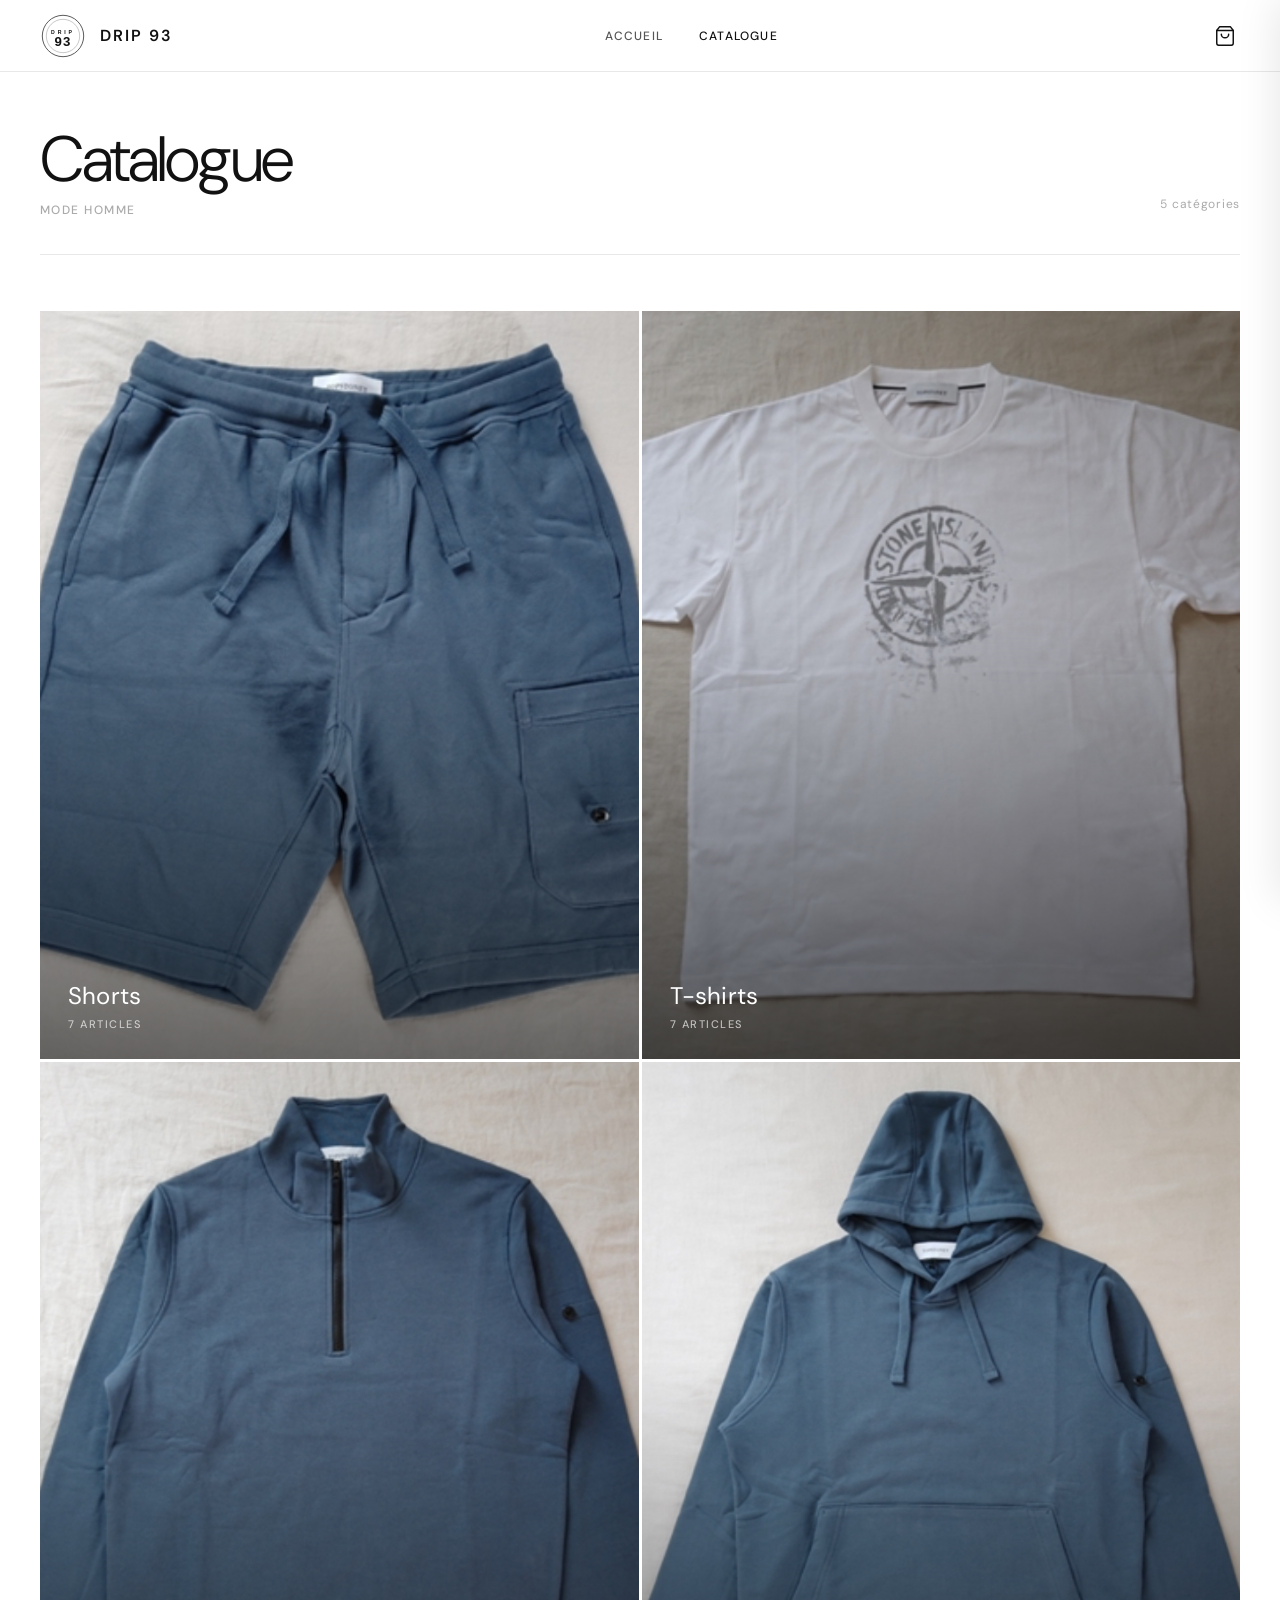
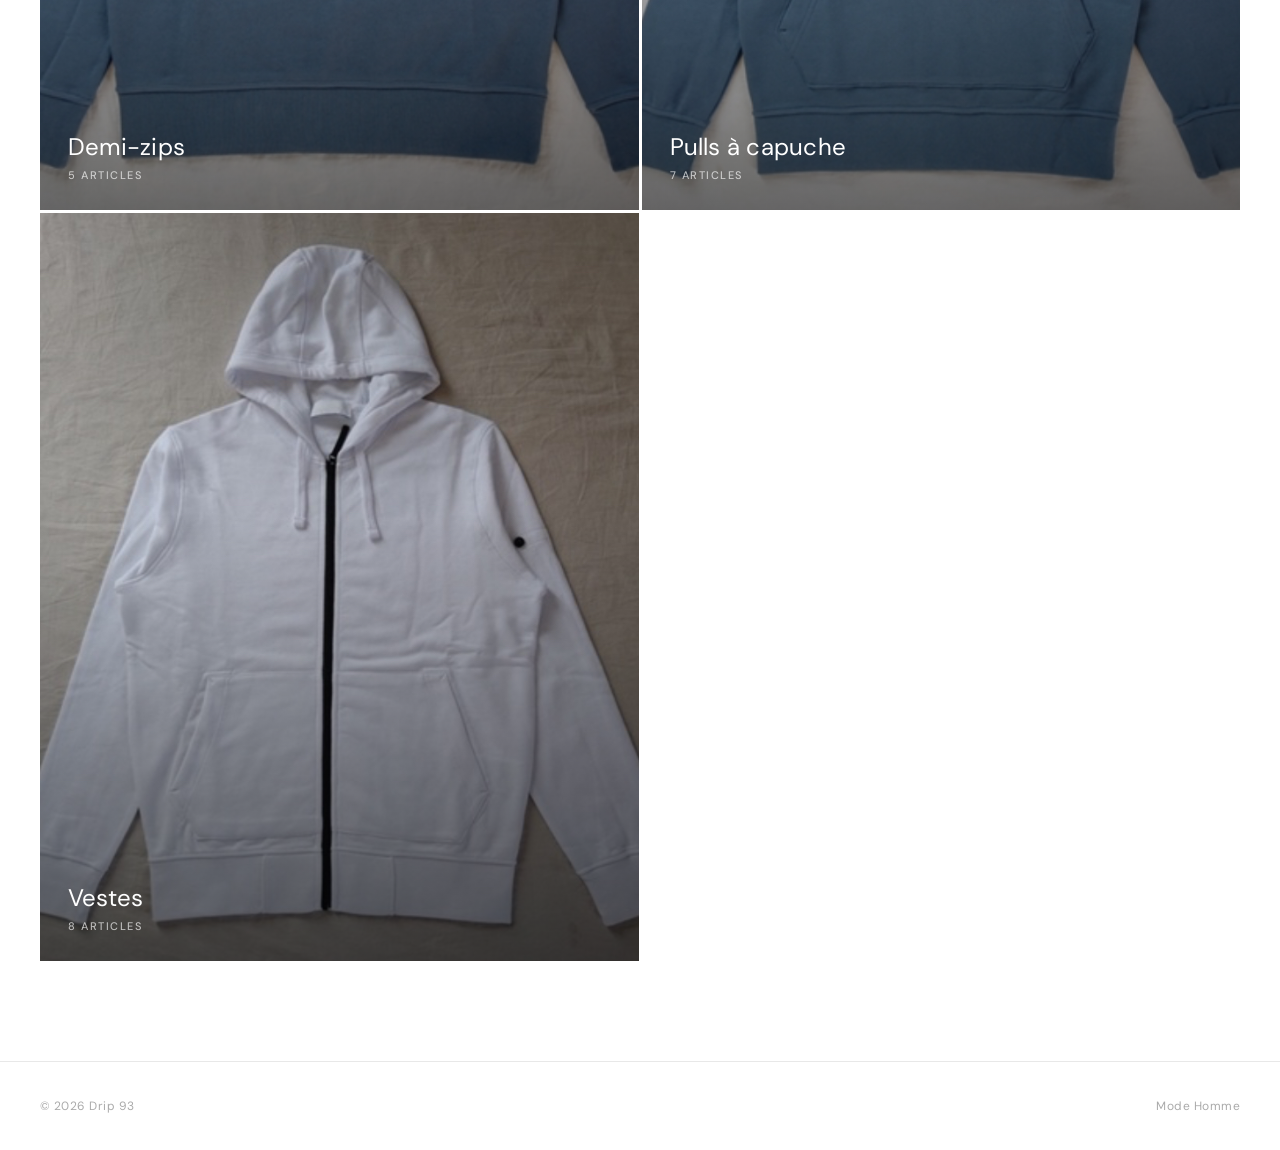
==== catalogue.html @ 82a5d547 "Initial commit - site drip93" ====
<!DOCTYPE html>
<html lang="fr">
<head>
  <meta charset="UTF-8" />
  <meta name="viewport" content="width=device-width, initial-scale=1.0" />
  <title>Catalogue — Drip 93</title>
  <link rel="stylesheet" href="style.css" />
</head>
<body>

  <header class="site-header">
    <div class="container">
      <a href="index.html" class="logo" aria-label="Drip 93 — Accueil">
        <svg class="logo-svg" viewBox="0 0 80 80" fill="none" xmlns="http://www.w3.org/2000/svg" aria-hidden="true">
          <circle cx="40" cy="40" r="36" stroke="currentColor" stroke-width="1.2"/>
          <circle cx="40" cy="40" r="29" stroke="currentColor" stroke-width="0.4"/>
          <text x="40" y="36" font-family="Arial, sans-serif" font-size="9" font-weight="700" fill="currentColor" text-anchor="middle" letter-spacing="5">DRIP</text>
          <text x="40" y="57" font-family="Arial Black, Arial, sans-serif" font-size="23" font-weight="900" fill="currentColor" text-anchor="middle" letter-spacing="2">93</text>
        </svg>
        <span class="logo-name">Drip 93</span>
      </a>
      <nav class="site-nav" aria-label="Navigation principale">
        <a href="index.html">Accueil</a>
        <a href="catalogue.html" class="active">Catalogue</a>
      </nav>
      <div class="header-right">
        <button class="cart-toggle" onclick="toggleCart()" aria-label="Ouvrir le panier">
          <svg viewBox="0 0 24 24" fill="none" stroke="currentColor" stroke-width="1.6" stroke-linecap="round" stroke-linejoin="round">
            <path d="M6 2 3 6v14a2 2 0 0 0 2 2h14a2 2 0 0 0 2-2V6l-3-4z"/>
            <line x1="3" y1="6" x2="21" y2="6"/>
            <path d="M16 10a4 4 0 0 1-8 0"/>
          </svg>
          <span class="cart-badge" id="cart-badge">0</span>
        </button>
        <button class="menu-toggle" aria-label="Ouvrir le menu" onclick="toggleMenu()">
          <span></span><span></span><span></span>
        </button>
      </div>
    </div>
  </header>

  <nav class="mobile-nav" id="mobileNav" aria-label="Navigation mobile">
    <a href="index.html" onclick="closeMenu()">Accueil</a>
    <a href="catalogue.html" onclick="closeMenu()">Catalogue</a>
  </nav>

  <main>
    <div class="container">
      <div class="page-header">
        <div class="page-header-left">
          <h1>Catalogue</h1>
          <p>Mode Homme</p>
        </div>
        <div class="page-header-right">5 catégories</div>
      </div>

      <div class="category-grid">

        <a href="shorts.html" class="category-card">
          <img src="images/IMG_2708.jpeg" alt="Vêtement" />
          <div class="category-card-overlay"></div>
          <div class="category-card-info">
            <h2>Shorts</h2>
            <span>7 articles</span>
          </div>
        </a>

        <a href="tshirts.html" class="category-card">
          <img src="images/IMG_2718.jpeg" alt="Vêtement" />
          <div class="category-card-overlay"></div>
          <div class="category-card-info">
            <h2>T-shirts</h2>
            <span>7 articles</span>
          </div>
        </a>

        <a href="demizips.html" class="category-card">
          <img src="images/IMG_2703.jpeg" alt="Vêtement" />
          <div class="category-card-overlay"></div>
          <div class="category-card-info">
            <h2>Demi-zips</h2>
            <span>5 articles</span>
          </div>
        </a>

        <a href="pulls.html" class="category-card">
          <img src="images/IMG_2699.jpeg" alt="Vêtement" />
          <div class="category-card-overlay"></div>
          <div class="category-card-info">
            <h2>Pulls à capuche</h2>
            <span>7 articles</span>
          </div>
        </a>

        <a href="vestes.html" class="category-card">
          <img src="images/IMG_2731.jpeg" alt="Vêtement" />
          <div class="category-card-overlay"></div>
          <div class="category-card-info">
            <h2>Vestes</h2>
            <span>8 articles</span>
          </div>
        </a>

      </div>
    </div>
  </main>

  <footer class="site-footer">
    <div class="container">
      <p>© 2026 Drip 93</p>
      <p>Mode Homme</p>
    </div>
  </footer>

  <script src="cart.js"></script>
  <script>
    function toggleMenu() { document.getElementById('mobileNav').classList.toggle('open'); }
    function closeMenu() { document.getElementById('mobileNav').classList.remove('open'); }
    document.addEventListener('click', function (e) {
      const nav    = document.getElementById('mobileNav');
      const toggle = document.querySelector('.menu-toggle');
      if (nav.classList.contains('open') && !nav.contains(e.target) && !toggle.contains(e.target)) nav.classList.remove('open');
    });
  </script>

</body>
</html>
---- style.css ----
@import url('https://fonts.googleapis.com/css2?family=DM+Sans:opsz,wght@9..40,300;9..40,400;9..40,500;9..40,600&display=swap');

/* ============================================================
   VARIABLES & RESET
   ============================================================ */
:root {
  --black:      #111111;
  --white:      #ffffff;
  --gray-100:   #f5f5f5;
  --gray-200:   #e8e8e8;
  --gray-400:   #aaaaaa;
  --gray-600:   #555555;
  --font:       'DM Sans', system-ui, sans-serif;
  --max-w:      1280px;
  --ease:       cubic-bezier(0.25, 0, 0.1, 1);
  --header-h:   72px;
}

*, *::before, *::after {
  box-sizing: border-box;
  margin: 0;
  padding: 0;
}

html {
  font-size: 16px;
  scroll-behavior: smooth;
}

body {
  font-family: var(--font);
  color: var(--black);
  background: var(--white);
  -webkit-font-smoothing: antialiased;
}

img {
  display: block;
  width: 100%;
  object-fit: cover;
}

a {
  text-decoration: none;
  color: inherit;
}

ul {
  list-style: none;
}


/* ============================================================
   LAYOUT
   ============================================================ */
.container {
  max-width: var(--max-w);
  margin: 0 auto;
  padding: 0 40px;
}


/* ============================================================
   HEADER
   ============================================================ */
.site-header {
  position: sticky;
  top: 0;
  z-index: 100;
  background: var(--white);
  border-bottom: 1px solid var(--gray-200);
  height: var(--header-h);
}

.site-header .container {
  height: 100%;
  display: flex;
  align-items: center;
  justify-content: space-between;
}

/* Logo */
.logo {
  display: flex;
  align-items: center;
  gap: 14px;
}

.logo-svg {
  width: 46px;
  height: 46px;
  flex-shrink: 0;
}

.logo-name {
  font-size: 16px;
  font-weight: 600;
  letter-spacing: 0.12em;
  text-transform: uppercase;
}

/* Nav */
.site-nav {
  display: flex;
  align-items: center;
  gap: 36px;
}

.site-nav a {
  font-size: 12px;
  font-weight: 500;
  letter-spacing: 0.1em;
  text-transform: uppercase;
  color: var(--gray-600);
  transition: color 0.2s;
}

.site-nav a:hover,
.site-nav a.active {
  color: var(--black);
}

/* Header right group (cart + hamburger) */
.header-right {
  display: flex;
  align-items: center;
  gap: 18px;
}

/* Mobile hamburger */
.menu-toggle {
  display: none;
  flex-direction: column;
  gap: 5px;
  cursor: pointer;
  padding: 4px;
  background: none;
  border: none;
}

.menu-toggle span {
  display: block;
  width: 24px;
  height: 1.5px;
  background: var(--black);
  transition: transform 0.3s, opacity 0.3s;
}

/* Mobile nav overlay */
.mobile-nav {
  display: none;
  position: fixed;
  inset: var(--header-h) 0 0 0;
  background: var(--white);
  z-index: 99;
  flex-direction: column;
  padding: 48px 40px;
  gap: 32px;
  border-top: 1px solid var(--gray-200);
}

.mobile-nav.open {
  display: flex;
}

.mobile-nav a {
  font-size: 24px;
  font-weight: 300;
  letter-spacing: -0.01em;
  color: var(--black);
  transition: opacity 0.2s;
}

.mobile-nav a:hover {
  opacity: 0.5;
}


/* ============================================================
   HERO — index.html
   ============================================================ */
.hero {
  min-height: calc(100vh - var(--header-h));
  display: flex;
  flex-direction: column;
  justify-content: center;
  padding: 80px 0;
}

.hero-eyebrow {
  font-size: 11px;
  font-weight: 500;
  letter-spacing: 0.2em;
  text-transform: uppercase;
  color: var(--gray-400);
  margin-bottom: 28px;
}

.hero-title {
  font-size: clamp(80px, 16vw, 180px);
  font-weight: 300;
  letter-spacing: -0.04em;
  line-height: 0.88;
  margin-bottom: 8px;
}

.hero-title .hero-number {
  display: block;
  font-weight: 700;
  font-size: 0.42em;
  letter-spacing: 0.04em;
  color: var(--gray-600);
}

.hero-desc {
  font-size: 15px;
  font-weight: 300;
  color: var(--gray-600);
  line-height: 1.7;
  max-width: 380px;
  margin: 36px 0 52px;
}

.hero-cta {
  display: inline-block;
  background: var(--black);
  color: var(--white);
  font-size: 12px;
  font-weight: 500;
  letter-spacing: 0.14em;
  text-transform: uppercase;
  padding: 18px 48px;
  transition: opacity 0.25s;
}

.hero-cta:hover {
  opacity: 0.72;
}

.hero-scroll-hint {
  margin-top: 80px;
  font-size: 11px;
  letter-spacing: 0.12em;
  text-transform: uppercase;
  color: var(--gray-400);
  display: flex;
  align-items: center;
  gap: 12px;
}

.hero-snap-link {
  color: var(--black);
  font-weight: 500;
  text-decoration: underline;
  text-underline-offset: 3px;
  transition: opacity 0.2s;
}

.hero-snap-link:hover {
  opacity: 0.55;
}

.hero-scroll-hint::after {
  content: '';
  display: block;
  width: 40px;
  height: 1px;
  background: var(--gray-400);
}


/* ============================================================
   PAGE HEADER — catalogue & category pages
   ============================================================ */
.page-header {
  padding: 56px 0 36px;
  border-bottom: 1px solid var(--gray-200);
  margin-bottom: 56px;
  display: flex;
  align-items: flex-end;
  justify-content: space-between;
  gap: 24px;
}

.page-header-left h1 {
  font-size: clamp(32px, 6vw, 64px);
  font-weight: 300;
  letter-spacing: -0.03em;
  line-height: 1;
}

.page-header-left p {
  font-size: 12px;
  font-weight: 500;
  letter-spacing: 0.12em;
  text-transform: uppercase;
  color: var(--gray-400);
  margin-top: 10px;
}

.page-header-right {
  font-size: 12px;
  color: var(--gray-400);
  letter-spacing: 0.06em;
  white-space: nowrap;
  padding-bottom: 6px;
}

/* Back link */
.back-link {
  display: inline-flex;
  align-items: center;
  gap: 8px;
  font-size: 12px;
  font-weight: 500;
  letter-spacing: 0.1em;
  text-transform: uppercase;
  color: var(--gray-600);
  padding: 16px 0;
  transition: color 0.2s;
}

.back-link::before {
  content: '←';
  font-size: 14px;
}

.back-link:hover {
  color: var(--black);
}


/* ============================================================
   CATEGORY GRID — catalogue.html
   ============================================================ */
.category-grid {
  display: grid;
  grid-template-columns: repeat(2, 1fr);
  gap: 3px;
  margin-bottom: 100px;
}

.category-card {
  position: relative;
  overflow: hidden;
  aspect-ratio: 4/5;
  background: var(--gray-100);
  cursor: pointer;
}

.category-card img {
  height: 100%;
  transition: transform 0.7s var(--ease);
}

.category-card:hover img {
  transform: scale(1.05);
}

.category-card-overlay {
  position: absolute;
  inset: 0;
  background: linear-gradient(
    to bottom,
    transparent 40%,
    rgba(0, 0, 0, 0.55) 100%
  );
  transition: background 0.4s;
}

.category-card:hover .category-card-overlay {
  background: linear-gradient(
    to bottom,
    transparent 20%,
    rgba(0, 0, 0, 0.65) 100%
  );
}

.category-card-info {
  position: absolute;
  bottom: 0;
  left: 0;
  right: 0;
  padding: 28px;
  color: var(--white);
}

.category-card-info h2 {
  font-size: 24px;
  font-weight: 400;
  letter-spacing: 0.01em;
  margin-bottom: 6px;
}

.category-card-info span {
  font-size: 11px;
  font-weight: 500;
  letter-spacing: 0.14em;
  text-transform: uppercase;
  opacity: 0.65;
  display: flex;
  align-items: center;
  gap: 8px;
}

.category-card-info span::after {
  content: '→';
  opacity: 0;
  transform: translateX(-6px);
  transition: opacity 0.3s, transform 0.3s;
}

.category-card:hover .category-card-info span::after {
  opacity: 1;
  transform: translateX(0);
}


/* ============================================================
   PRODUCT GRID — category pages
   ============================================================ */
.product-grid {
  display: grid;
  grid-template-columns: repeat(3, 1fr);
  gap: 40px 20px;
  margin-bottom: 100px;
}

.product-card {
  cursor: default;
}

.product-card-img {
  aspect-ratio: 1 / 1;
  overflow: hidden;
  background: var(--gray-100);
  margin-bottom: 14px;
}

.product-card-img img {
  height: 100%;
  transition: transform 0.6s var(--ease);
}

.product-card:hover .product-card-img img {
  transform: scale(1.05);
}

.product-card-brand {
  font-size: 10px;
  font-weight: 500;
  letter-spacing: 0.14em;
  text-transform: uppercase;
  color: var(--gray-400);
  margin-bottom: 5px;
}

.product-card-name {
  font-size: 14px;
  font-weight: 400;
  color: var(--black);
  line-height: 1.3;
}

/* Staggered fade-in animation */
@keyframes fadeUp {
  from {
    opacity: 0;
    transform: translateY(20px);
  }
  to {
    opacity: 1;
    transform: translateY(0);
  }
}

.product-card {
  animation: fadeUp 0.5s var(--ease) both;
}

.product-card:nth-child(1)  { animation-delay: 0.05s; }
.product-card:nth-child(2)  { animation-delay: 0.10s; }
.product-card:nth-child(3)  { animation-delay: 0.15s; }
.product-card:nth-child(4)  { animation-delay: 0.20s; }
.product-card:nth-child(5)  { animation-delay: 0.25s; }
.product-card:nth-child(6)  { animation-delay: 0.30s; }
.product-card:nth-child(7)  { animation-delay: 0.35s; }
.product-card:nth-child(8)  { animation-delay: 0.40s; }
.product-card:nth-child(9)  { animation-delay: 0.45s; }

.category-card {
  animation: fadeUp 0.5s var(--ease) both;
}
.category-card:nth-child(1) { animation-delay: 0.05s; }
.category-card:nth-child(2) { animation-delay: 0.12s; }
.category-card:nth-child(3) { animation-delay: 0.19s; }
.category-card:nth-child(4) { animation-delay: 0.26s; }


/* ============================================================
   FOOTER
   ============================================================ */
.site-footer {
  border-top: 1px solid var(--gray-200);
  padding: 36px 0;
}

.site-footer .container {
  display: flex;
  align-items: center;
  justify-content: space-between;
}

.site-footer p {
  font-size: 12px;
  color: var(--gray-400);
  letter-spacing: 0.04em;
}


/* ============================================================
   RESPONSIVE
   ============================================================ */
@media (max-width: 900px) {
  .product-grid {
    grid-template-columns: repeat(2, 1fr);
  }
}

@media (max-width: 768px) {
  .container {
    padding: 0 20px;
  }

  /* Header */
  .site-nav {
    display: none;
  }

  .menu-toggle {
    display: flex;
  }

  /* Hero */
  .hero {
    padding: 48px 0;
    min-height: calc(100svh - var(--header-h));
  }

  .hero-desc {
    margin: 24px 0 36px;
  }

  /* Page header */
  .page-header {
    flex-direction: column;
    align-items: flex-start;
    padding: 36px 0 24px;
    margin-bottom: 36px;
  }

  /* Category grid */
  .category-grid {
    grid-template-columns: 1fr;
  }

  /* Footer */
  .site-footer .container {
    flex-direction: column;
    gap: 8px;
    text-align: center;
  }
}

@media (max-width: 480px) {
  .product-grid {
    grid-template-columns: 1fr;
    gap: 32px 0;
  }
}


/* ============================================================
   LIGHTBOX
   ============================================================ */
#lightbox {
  display: none;
  position: fixed;
  inset: 0;
  z-index: 200;
  background: rgba(0, 0, 0, 0.92);
  align-items: center;
  justify-content: center;
  cursor: pointer;
}

#lightbox.active {
  display: flex;
}

#lightbox-img {
  max-width: 90vw;
  max-height: 90vh;
  width: auto;
  height: auto;
  object-fit: contain;
  border-radius: 2px;
  cursor: default;
}

#lightbox-close {
  position: absolute;
  top: 20px;
  right: 28px;
  background: none;
  border: none;
  color: var(--white);
  font-size: 36px;
  line-height: 1;
  cursor: pointer;
  opacity: 0.7;
  transition: opacity 0.2s;
}

#lightbox-close:hover {
  opacity: 1;
}

/* Curseur zoom sur les cartes produit */
.product-card-img {
  cursor: zoom-in;
}


/* ============================================================
   PRODUCT META — tailles & prix
   ============================================================ */
.product-card-meta {
  display: flex;
  align-items: center;
  justify-content: space-between;
  margin-top: 8px;
}

.product-card-price {
  font-size: 14px;
  font-weight: 600;
  color: var(--black);
}

.product-card-sizes {
  display: flex;
  gap: 4px;
}

.product-card-sizes span {
  font-size: 10px;
  font-weight: 500;
  letter-spacing: 0.06em;
  color: var(--gray-600);
  border: 1px solid var(--gray-200);
  padding: 2px 6px;
  border-radius: 2px;
  cursor: pointer;
  transition: background 0.15s, color 0.15s, border-color 0.15s;
}

.product-card-sizes span:hover {
  border-color: var(--black);
  color: var(--black);
}

.product-card-sizes span.selected {
  background: var(--black);
  color: var(--white);
  border-color: var(--black);
}

/* Shake when no size selected */
@keyframes shake {
  0%, 100% { transform: translateX(0); }
  20%       { transform: translateX(-5px); }
  40%       { transform: translateX(5px); }
  60%       { transform: translateX(-4px); }
  80%       { transform: translateX(3px); }
}

.product-card-sizes.shake {
  animation: shake 0.38s var(--ease);
}


/* ============================================================
   ADD TO CART BUTTON — product cards
   ============================================================ */
.add-to-cart-btn {
  display: block;
  width: 100%;
  margin-top: 12px;
  padding: 11px 16px;
  background: var(--black);
  color: var(--white);
  border: none;
  font-family: var(--font);
  font-size: 11px;
  font-weight: 500;
  letter-spacing: 0.12em;
  text-transform: uppercase;
  cursor: pointer;
  transition: opacity 0.2s, background 0.25s;
}

.add-to-cart-btn:hover {
  opacity: 0.78;
}

.add-to-cart-btn.added {
  background: #2a6e2a;
  opacity: 1;
}


/* ============================================================
   CART BUTTON — header
   ============================================================ */
.cart-toggle {
  position: relative;
  background: none;
  border: none;
  cursor: pointer;
  padding: 4px;
  display: flex;
  align-items: center;
  color: var(--black);
  transition: opacity 0.2s;
}

.cart-toggle:hover {
  opacity: 0.6;
}

.cart-toggle svg {
  width: 22px;
  height: 22px;
  display: block;
}

.cart-badge {
  position: absolute;
  top: -3px;
  right: -7px;
  background: var(--black);
  color: var(--white);
  font-family: var(--font);
  font-size: 9px;
  font-weight: 700;
  min-width: 16px;
  height: 16px;
  border-radius: 8px;
  padding: 0 3px;
  display: none;
  align-items: center;
  justify-content: center;
  line-height: 1;
}


/* ============================================================
   CART OVERLAY
   ============================================================ */
#cart-overlay {
  display: none;
  position: fixed;
  inset: 0;
  background: rgba(0, 0, 0, 0.38);
  z-index: 300;
  backdrop-filter: blur(1px);
}

#cart-overlay.open {
  display: block;
}


/* ============================================================
   CART SIDEBAR
   ============================================================ */
#cart-sidebar {
  position: fixed;
  top: 0;
  right: 0;
  bottom: 0;
  width: 400px;
  max-width: 100vw;
  background: var(--white);
  z-index: 301;
  transform: translateX(100%);
  transition: transform 0.38s var(--ease);
  display: flex;
  flex-direction: column;
  box-shadow: -2px 0 40px rgba(0, 0, 0, 0.1);
}

#cart-sidebar.open {
  transform: translateX(0);
}

/* Header */
.cart-header {
  display: flex;
  align-items: center;
  justify-content: space-between;
  padding: 24px 28px;
  border-bottom: 1px solid var(--gray-200);
  flex-shrink: 0;
}

.cart-header h2 {
  font-size: 13px;
  font-weight: 600;
  letter-spacing: 0.14em;
  text-transform: uppercase;
}

.cart-header h2 span {
  font-weight: 400;
  color: var(--gray-400);
}

.cart-close {
  background: none;
  border: none;
  font-size: 28px;
  line-height: 1;
  cursor: pointer;
  color: var(--gray-400);
  transition: color 0.2s;
  padding: 0 2px;
}

.cart-close:hover {
  color: var(--black);
}

/* Scrollable items area */
.cart-items-scroll {
  flex: 1;
  overflow-y: auto;
  padding: 8px 28px;
}

.cart-empty {
  font-size: 14px;
  color: var(--gray-400);
  text-align: center;
  margin-top: 72px;
  letter-spacing: 0.02em;
}

/* Individual item */
.cart-item {
  display: flex;
  gap: 14px;
  align-items: flex-start;
  padding: 18px 0;
  border-bottom: 1px solid var(--gray-200);
}

.cart-item:last-child {
  border-bottom: none;
}

.cart-item-img {
  width: 76px;
  height: 76px;
  object-fit: cover;
  flex-shrink: 0;
  background: var(--gray-100);
  display: block;
}

.cart-item-info {
  flex: 1;
  min-width: 0;
}

.cart-item-name {
  font-size: 13px;
  font-weight: 500;
  color: var(--black);
  margin-bottom: 5px;
  line-height: 1.3;
}

.cart-item-size {
  font-size: 12px;
  color: var(--gray-400);
  margin-bottom: 7px;
  letter-spacing: 0.02em;
}

.cart-item-price {
  font-size: 14px;
  font-weight: 600;
  color: var(--black);
  display: flex;
  align-items: center;
  gap: 6px;
}

.cart-item-qty {
  font-size: 12px;
  font-weight: 400;
  color: var(--gray-400);
}

.cart-item-remove {
  background: none;
  border: none;
  font-size: 22px;
  line-height: 1;
  color: var(--gray-400);
  cursor: pointer;
  transition: color 0.2s;
  padding: 0;
  flex-shrink: 0;
  margin-top: -2px;
}

.cart-item-remove:hover {
  color: var(--black);
}

/* Footer */
.cart-footer {
  padding: 24px 28px;
  border-top: 1px solid var(--gray-200);
  flex-shrink: 0;
  /* display: flex when not empty — set via JS */
  display: none;
  flex-direction: column;
  gap: 16px;
}

.cart-total-row {
  display: flex;
  align-items: center;
  justify-content: space-between;
}

.cart-total-row span:first-child {
  font-size: 11px;
  font-weight: 600;
  letter-spacing: 0.14em;
  text-transform: uppercase;
  color: var(--gray-600);
}

.cart-total-row span:last-child {
  font-size: 20px;
  font-weight: 700;
  color: var(--black);
  letter-spacing: -0.02em;
}

.cart-clear-btn {
  width: 100%;
  padding: 14px;
  background: none;
  border: 1px solid var(--gray-200);
  color: var(--gray-600);
  font-family: var(--font);
  font-size: 11px;
  font-weight: 500;
  letter-spacing: 0.12em;
  text-transform: uppercase;
  cursor: pointer;
  transition: border-color 0.2s, color 0.2s;
}

.cart-clear-btn:hover {
  border-color: var(--black);
  color: var(--black);
}

/* Snapchat CTA — cart footer */
.cart-snap-btn {
  display: flex;
  align-items: center;
  justify-content: center;
  gap: 10px;
  padding: 14px 20px;
  background: #FFFC00;
  color: #000;
  border-radius: 2px;
  text-decoration: none;
  transition: opacity 0.2s, transform 0.15s;
  cursor: pointer;
}

.cart-snap-btn:hover {
  opacity: 0.88;
  transform: translateY(-1px);
}

.cart-snap-btn:active {
  transform: translateY(0);
  opacity: 1;
}

.cart-snap-icon {
  width: 20px;
  height: 20px;
  flex-shrink: 0;
}

.cart-snap-label {
  font-family: var(--font);
  font-size: 11px;
  font-weight: 600;
  letter-spacing: 0.1em;
  text-transform: uppercase;
}

.cart-snap-handle {
  font-family: var(--font);
  font-size: 11px;
  font-weight: 400;
  opacity: 0.65;
  letter-spacing: 0.04em;
}


/* ============================================================
   CART ITEM — contrôles de quantité
   ============================================================ */

/* Ligne bas du bloc article : prix + stepper côte à côte */
.cart-item-bottom {
  display: flex;
  align-items: center;
  justify-content: space-between;
  gap: 12px;
  margin-top: 6px;
}

/* Stepper − qty + */
.cart-item-qty-controls {
  display: flex;
  align-items: center;
  border: 1px solid var(--gray-200);
  border-radius: 2px;
  overflow: hidden;
  flex-shrink: 0;
}

.cart-qty-btn {
  width: 28px;
  height: 28px;
  background: none;
  border: none;
  cursor: pointer;
  font-family: var(--font);
  font-size: 16px;
  font-weight: 400;
  color: var(--gray-600);
  display: flex;
  align-items: center;
  justify-content: center;
  transition: background 0.15s, color 0.15s;
  flex-shrink: 0;
  line-height: 1;
  padding: 0;
}

.cart-qty-btn:hover {
  background: var(--gray-100);
  color: var(--black);
}

.cart-qty-btn:active {
  background: var(--gray-200);
}

.cart-qty-num {
  min-width: 28px;
  text-align: center;
  font-size: 13px;
  font-weight: 600;
  color: var(--black);
  border-left: 1px solid var(--gray-200);
  border-right: 1px solid var(--gray-200);
  line-height: 28px;
  display: block;
  user-select: none;
}
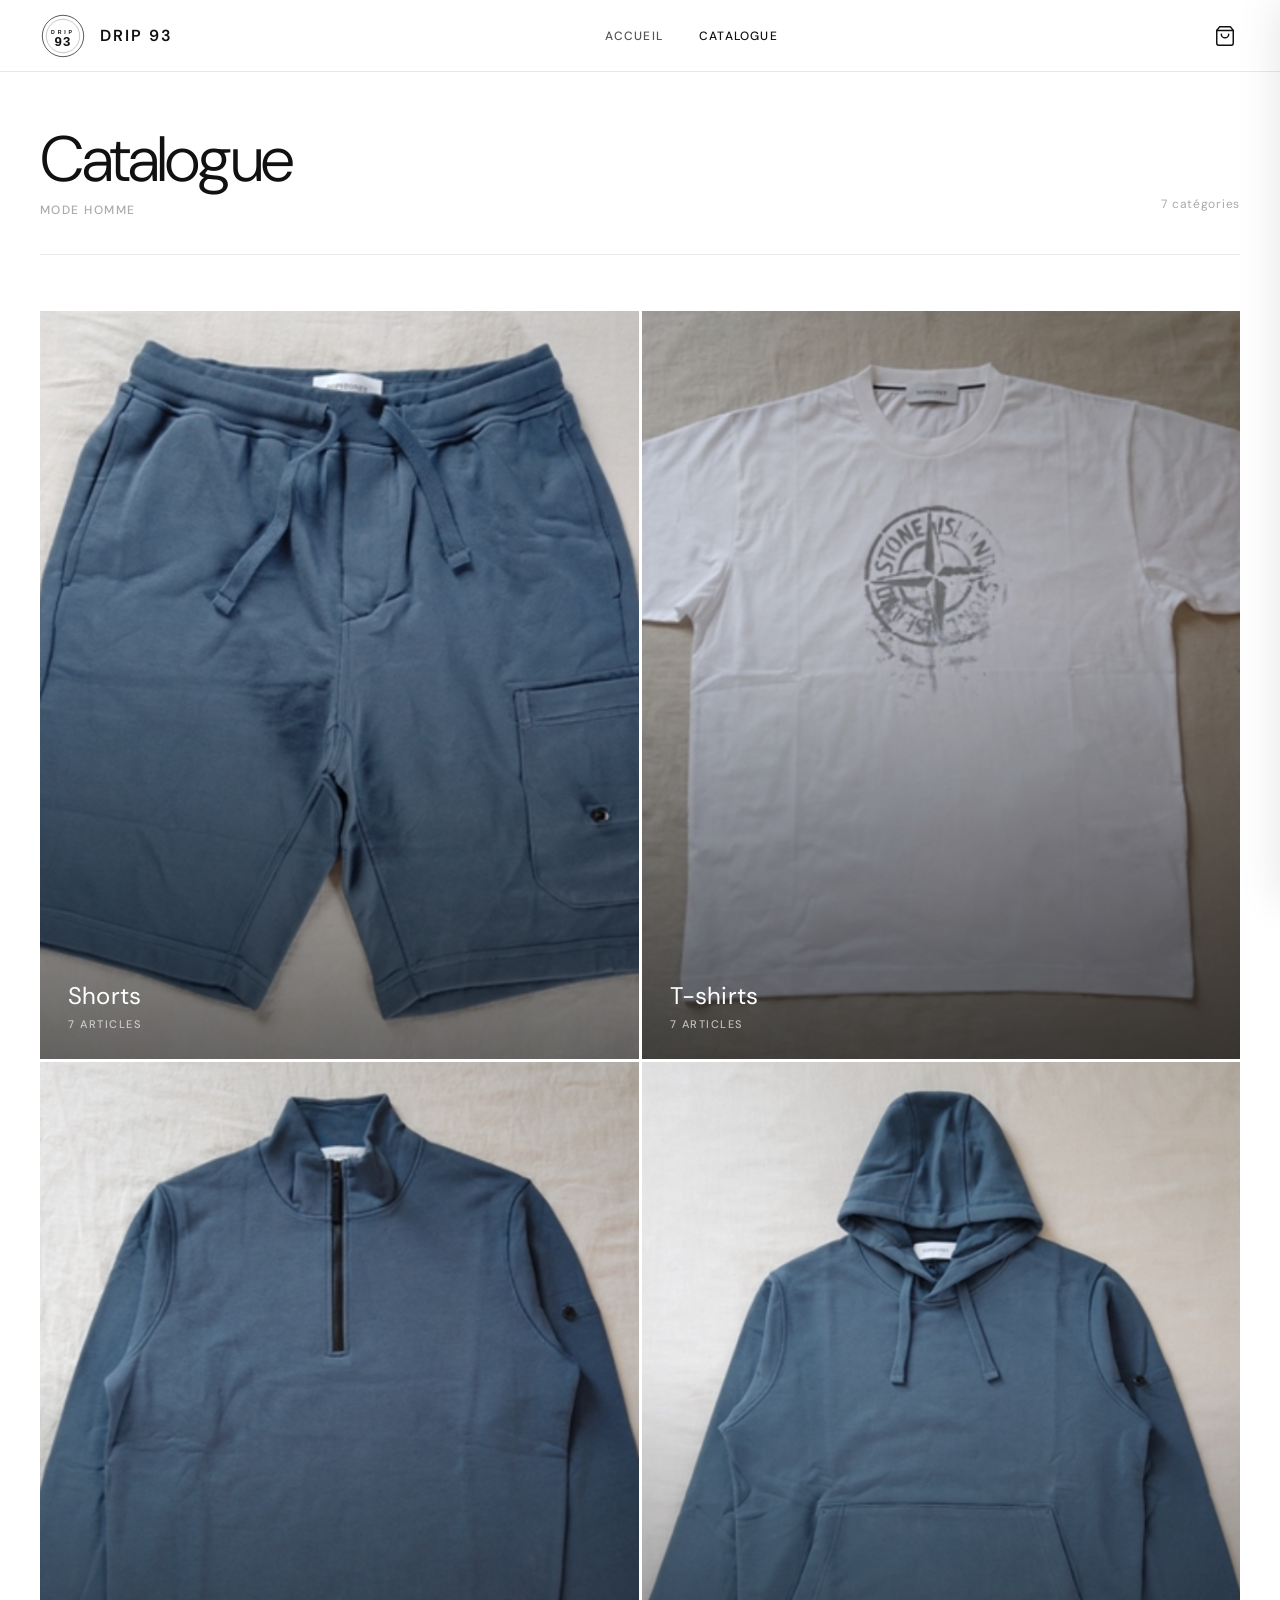
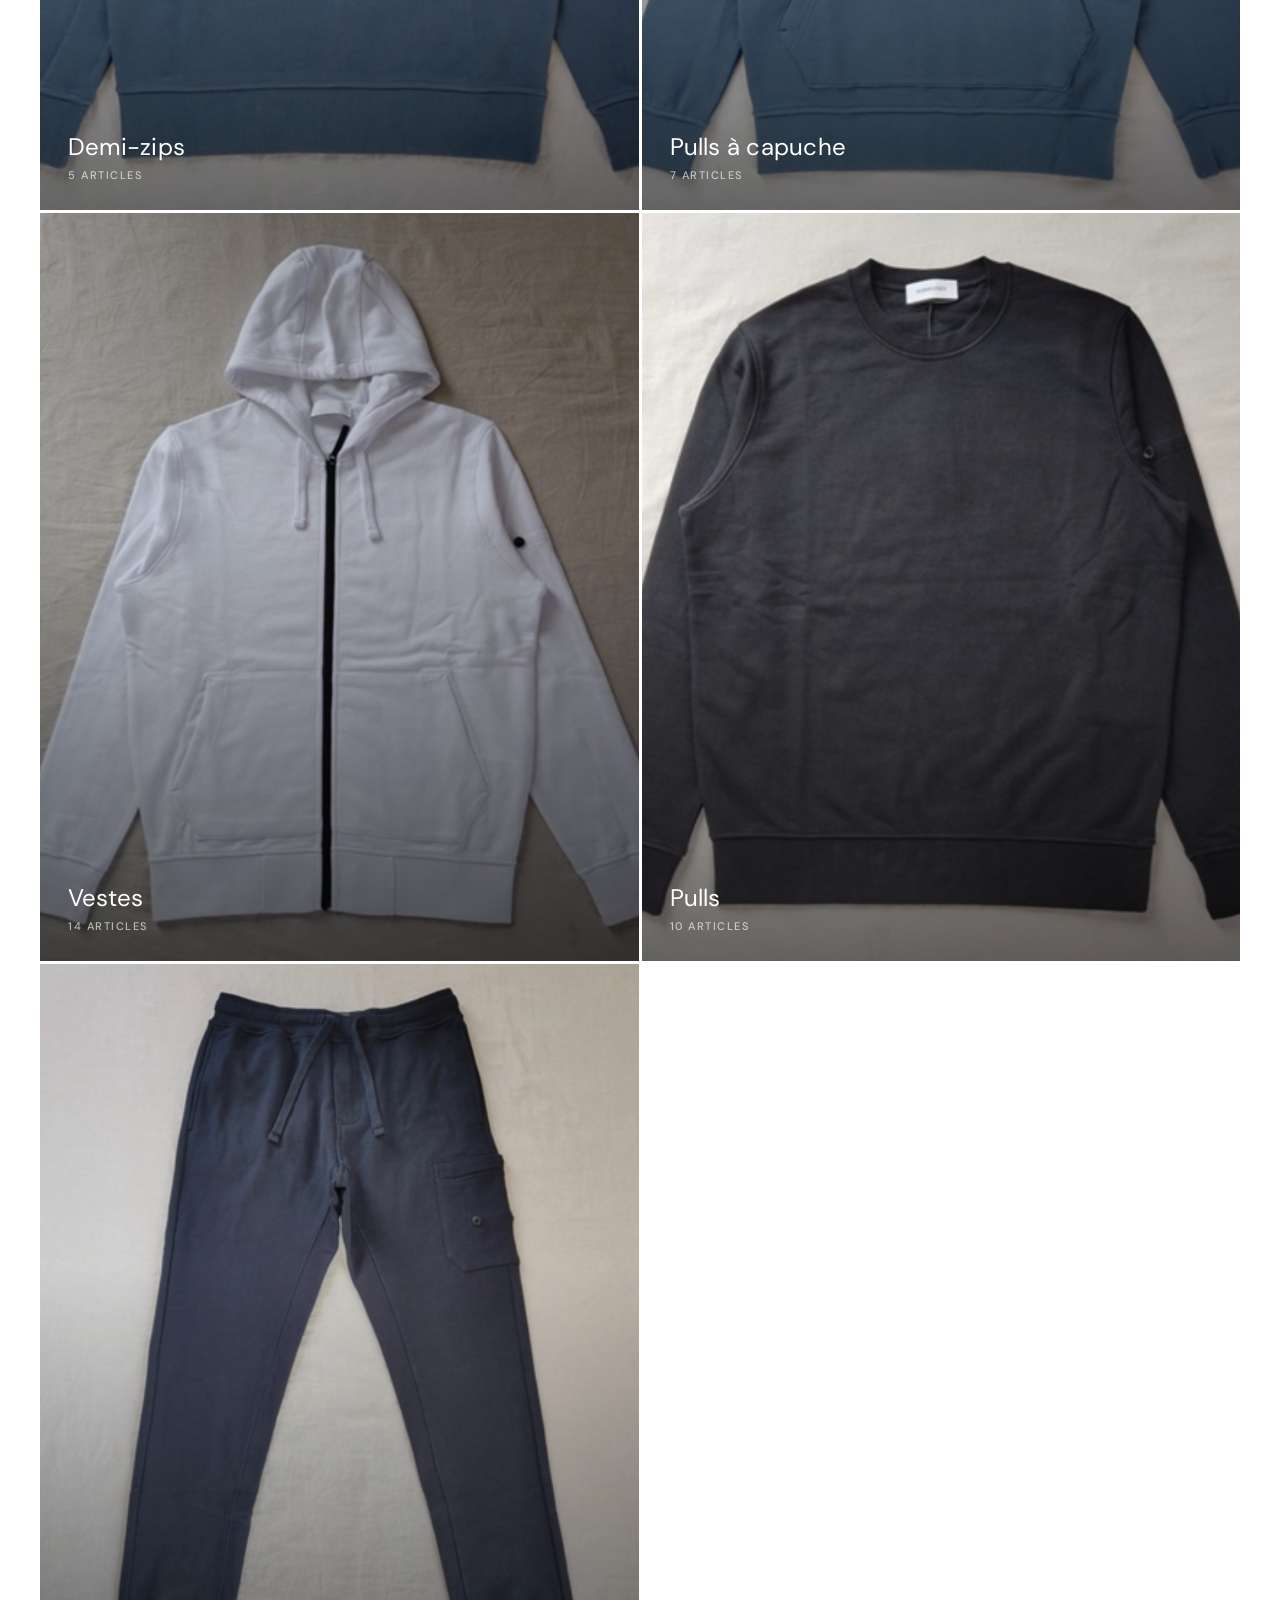
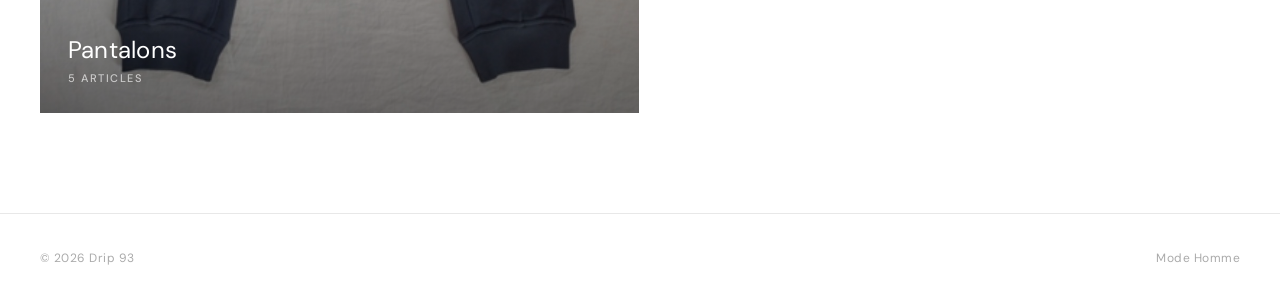
==== commit b4788dd3: "Ajout vestes, pulls col rond et pantalons" ====
--- a/catalogue.html
+++ b/catalogue.html
@@ -51,7 +51,7 @@
           <h1>Catalogue</h1>
           <p>Mode Homme</p>
         </div>
-        <div class="page-header-right">5 catégories</div>
+        <div class="page-header-right">7 catégories</div>
       </div>
 
       <div class="category-grid">
@@ -97,7 +97,25 @@
           <div class="category-card-overlay"></div>
           <div class="category-card-info">
             <h2>Vestes</h2>
-            <span>8 articles</span>
+            <span>14 articles</span>
+          </div>
+        </a>
+
+        <a href="pulls-col-rond.html" class="category-card">
+          <img src="images/pull6.jpeg" alt="Pulls" />
+          <div class="category-card-overlay"></div>
+          <div class="category-card-info">
+            <h2>Pulls</h2>
+            <span>10 articles</span>
+          </div>
+        </a>
+
+        <a href="pantalons.html" class="category-card">
+          <img src="images/pantalon1.jpeg" alt="Pantalons" />
+          <div class="category-card-overlay"></div>
+          <div class="category-card-info">
+            <h2>Pantalons</h2>
+            <span>5 articles</span>
           </div>
         </a>
 
--- a/style.css
+++ b/style.css
@@ -487,6 +487,11 @@
 .product-card:nth-child(7)  { animation-delay: 0.35s; }
 .product-card:nth-child(8)  { animation-delay: 0.40s; }
 .product-card:nth-child(9)  { animation-delay: 0.45s; }
+.product-card:nth-child(10) { animation-delay: 0.50s; }
+.product-card:nth-child(11) { animation-delay: 0.55s; }
+.product-card:nth-child(12) { animation-delay: 0.60s; }
+.product-card:nth-child(13) { animation-delay: 0.65s; }
+.product-card:nth-child(14) { animation-delay: 0.70s; }
 
 .category-card {
   animation: fadeUp 0.5s var(--ease) both;
@@ -495,6 +500,9 @@
 .category-card:nth-child(2) { animation-delay: 0.12s; }
 .category-card:nth-child(3) { animation-delay: 0.19s; }
 .category-card:nth-child(4) { animation-delay: 0.26s; }
+.category-card:nth-child(5) { animation-delay: 0.33s; }
+.category-card:nth-child(6) { animation-delay: 0.40s; }
+.category-card:nth-child(7) { animation-delay: 0.47s; }
 
 
 /* ============================================================
